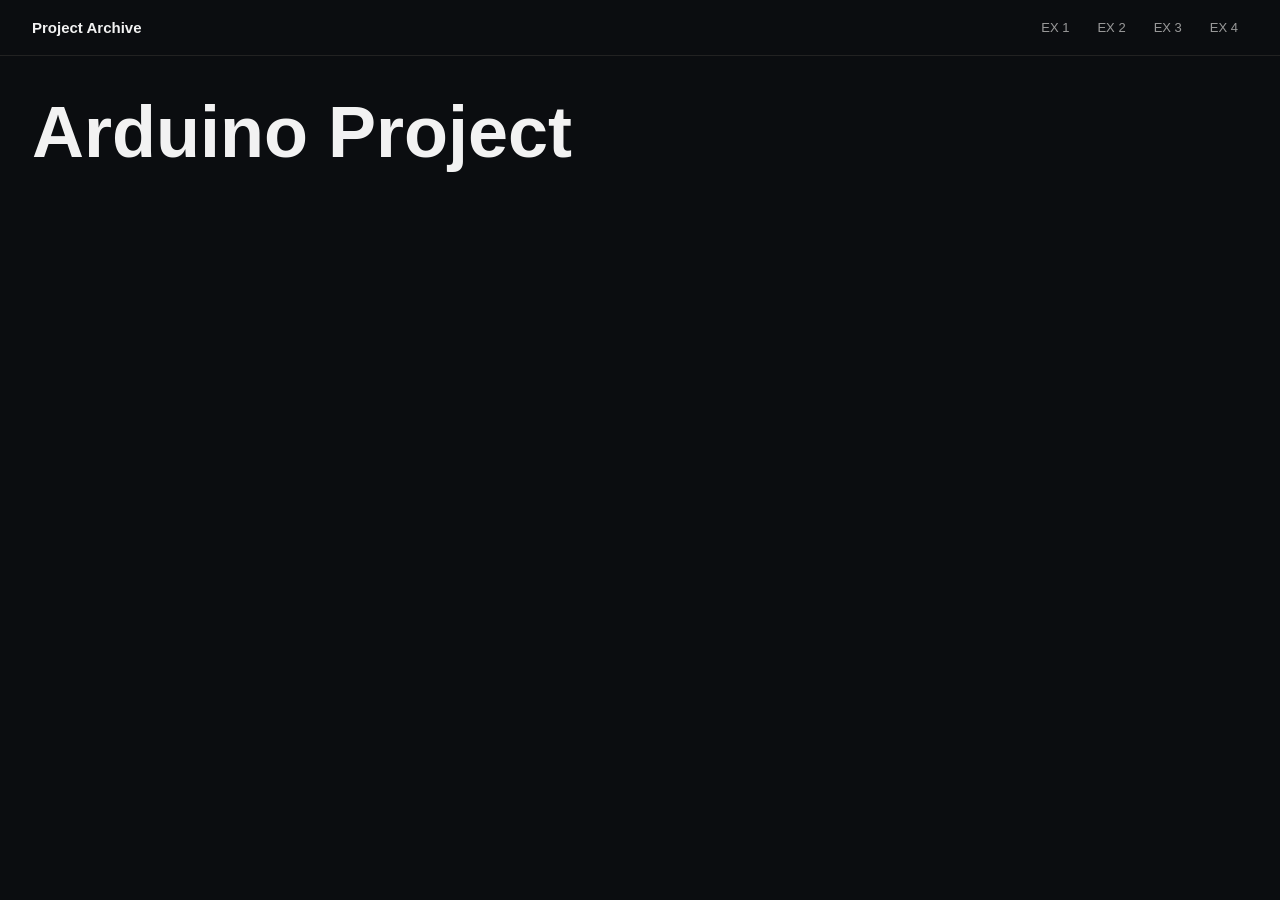
==== ex1.html @ 9d8d6180 "html/css first page" ====
<!DOCTYPE html>
<html lang="en">
<head>
  <meta charset="UTF-8" />
  <meta name="viewport" content="width=device-width, initial-scale=1.0" />
  <title>Noah Choe | EE Projects</title>
  <link rel="stylesheet" href="style.css" />
</head>

<body>
  <header>
    <a class="logo clickable" onclick="window.location.href='index.html'">Project Archive</a>

    <nav>
      <a href="ex1.html">EX 1</a>
      <a href="ex1.html">EX 2</a>
      <a href="ex1.html">EX 3</a>
      <a href="ex1.html">EX 4</a>
    </nav>
  </header>

  <main>
    <section class="intro">
      <h1>Arduino Project</h1>
    </section>

    <section class="content">
      <p></p>
    </section>
  </main>
</body>
</html>
---- style.css ----
* {
  box-sizing: border-box;
  margin: 0;
  padding: 0;
}

body {
  min-height: 100vh;
  background: #0b0d10;
  color: #f2f2f2;
  font-family: Arial, sans-serif;
  overflow-x: hidden;
}

/* Header */

header {
  height: 56px;
  padding: 0 32px;
  border-bottom: 1px solid #222;

  display: flex;
  align-items: center;
  justify-content: space-between;
  user-select: none;
}

.logo {
  color: #f2f2f2;
  font-size: 15px;
  font-weight: 700;
  text-decoration: none;
}

nav {
  display: flex;
  gap: 8px;
}

nav a {
  color: #999;
  font-size: 13px;
  text-decoration: none;
  padding: 6px 10px;
  border-radius: 6px;
}

nav a:hover,
nav a.active {
  color: #0b0d10;
  background: #7dd3fc;
}

/* Layout */

main {
  min-height: calc(100vh - 56px);
  padding: 40px 32px;

  display: grid;
  grid-template-rows: auto 1fr;
  gap: 28px;
}

/* Intro */

.intro {
  max-width: 720px;
}

.label {
  color: #7dd3fc;
  font-size: 13px;
  margin-bottom: 10px;
}

h1 {
  font-size: clamp(40px, 7vw, 72px);
  line-height: 1;
  margin-bottom: 14px;
}

.description {
  color: #aaa;
  font-size: 16px;
}

/* Content */

.content {
  min-height: 260px;
  padding: 24px;
  background: transparent;

  display: flex;
  align-items: center;
  justify-content: center;
}

.content p {
  color: #ffffff;
  font-size: 14px;
}

/* Mobile */

@media (max-width: 640px) {
  header {
    height: auto;
    padding: 18px 20px;
    flex-direction: column;
    gap: 14px;
    align-items: flex-start;
  }

  main {
    min-height: auto;
    padding: 32px 20px;
  }

  nav {
    flex-wrap: wrap;
  }
}

img {
  max-width: 100%;
  display: block;
}

main,
section,
.content {
  width: 100%;
}

nav {
  display: flex;
  gap: 8px;
  flex-wrap: wrap;
}

.clickable {
  cursor: pointer;
  transition: opacity 0.15s;
}

.clickable:hover {
  opacity: 0.8;
}

.footer {
  color: #777;
  font-size: 15px;
}

.footer a {
  color: #999;
  text-decoration: none;
}

.footer a:hover {
  color: #7dd3fc;
}
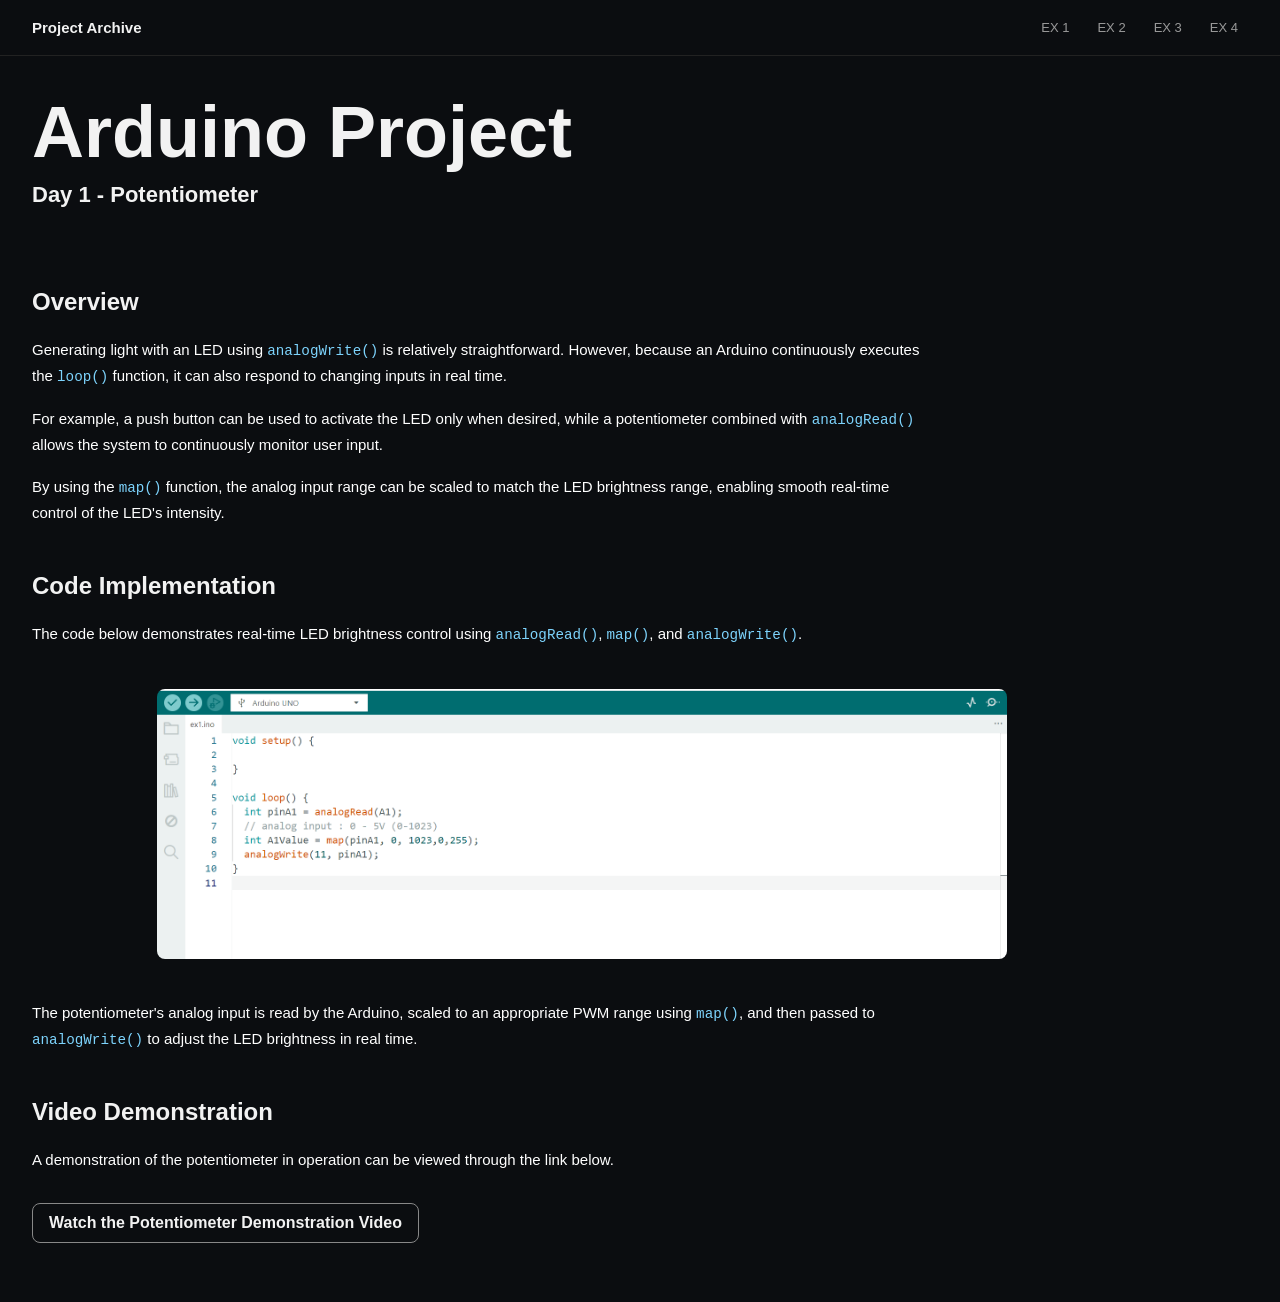
==== commit cb88635d: "potentiometer added" ====
--- a/ex1.html
+++ b/ex1.html
@@ -9,23 +9,72 @@
 
 <body>
   <header>
-    <a class="logo clickable" onclick="window.location.href='index.html'">Project Archive</a>
+    <a class="logo clickable" onclick="window.location.href='index.html'">
+      Project Archive
+    </a>
 
     <nav>
       <a href="ex1.html">EX 1</a>
-      <a href="ex1.html">EX 2</a>
-      <a href="ex1.html">EX 3</a>
-      <a href="ex1.html">EX 4</a>
+      <a href="ex2.html">EX 2</a>
+      <a href="ex3.html">EX 3</a>
+      <a href="ex4.html">EX 4</a>
     </nav>
   </header>
 
   <main>
     <section class="intro">
       <h1>Arduino Project</h1>
+      <h2>Day 1 - Potentiometer</h2>
     </section>
 
     <section class="content">
-      <p></p>
+      <h2>Overview</h2>
+
+      <p>
+        Generating light with an LED using <code>analogWrite()</code> is relatively straightforward.
+        However, because an Arduino continuously executes the <code>loop()</code> function,
+        it can also respond to changing inputs in real time.
+      </p>
+
+      <p>
+        For example, a push button can be used to activate the LED only when desired,
+        while a potentiometer combined with <code>analogRead()</code> allows the system
+        to continuously monitor user input.
+      </p>
+
+      <p>
+        By using the <code>map()</code> function, the analog input range can be scaled
+        to match the LED brightness range, enabling smooth real-time control of the LED's intensity.
+      </p>
+
+      <h2>Code Implementation</h2>
+
+      <p>
+        The code below demonstrates real-time LED brightness control using
+        <code>analogRead()</code>, <code>map()</code>, and <code>analogWrite()</code>.
+      </p>
+
+      <img src="analogread.png" alt="Analog Read code" class="project-image">
+
+      <p>
+        The potentiometer's analog input is read by the Arduino, scaled to an appropriate
+        PWM range using <code>map()</code>, and then passed to <code>analogWrite()</code>
+        to adjust the LED brightness in real time.
+      </p>
+
+      <h2>Video Demonstration</h2>
+
+      <p>
+        A demonstration of the potentiometer in operation can be viewed through the link below.
+      </p>
+
+      <a 
+        class="demo-link"
+        href="https://www.instagram.com/reel/DY_JFV5xov-/?utm_source=ig_web_button_share_sheet&igsh=MzRlODBiNWFlZA==" 
+        target="_blank"
+      >
+        Watch the Potentiometer Demonstration Video
+      </a>
     </section>
   </main>
 </body>
--- a/style.css
+++ b/style.css
@@ -35,6 +35,7 @@
 nav {
   display: flex;
   gap: 8px;
+  flex-wrap: wrap;
 }
 
 nav a {
@@ -62,10 +63,16 @@
   gap: 28px;
 }
 
+main,
+section,
+.content {
+  width: 100%;
+}
+
 /* Intro */
 
 .intro {
-  max-width: 720px;
+  max-width: 900px;
 }
 
 .label {
@@ -80,6 +87,12 @@
   margin-bottom: 14px;
 }
 
+.intro h2 {
+  font-size: 22px;
+  color: #f2f2f2;
+  margin-top: 8px;
+}
+
 .description {
   color: #aaa;
   font-size: 16px;
@@ -88,18 +101,118 @@
 /* Content */
 
 .content {
+  max-width: 1100px;
   min-height: 260px;
-  padding: 24px;
+  padding: 24px 0;
   background: transparent;
 
   display: flex;
+  flex-direction: column;
+  align-items: flex-start;
+  gap: 18px;
+}
+
+.content h2 {
+  font-size: 24px;
+  margin-top: 28px;
+  margin-bottom: 4px;
+  color: #f2f2f2;
+}
+
+.content p {
+  max-width: 900px;
+  color: #ffffff;
+  font-size: 15px;
+  line-height: 1.65;
+}
+
+.content code {
+  font-family: Consolas, monospace;
+  font-size: 0.95em;
+  color: #7dd3fc;
+}
+
+/* Images */
+
+img {
+  max-width: 100%;
+  height: auto;
+  display: block;
+}
+
+.project-image {
+  width: 100%;
+  max-width: 850px;
+  height: auto;
+  display: block;
+  margin: 24px auto;
+  border-radius: 8px;
+}
+
+/* Links */
+
+.demo-link {
+  display: inline-block;
+  margin-top: 12px;
+  padding: 10px 16px;
+
+  color: #f2f2f2;
+  border: 1px solid #888;
+  border-radius: 8px;
+
+  text-decoration: none;
+  font-weight: 600;
+  transition: 0.15s;
+}
+
+.demo-link:hover {
+  cursor: pointer;
+  color: #0b0d10;
+  background: #7dd3fc;
+  border-color: #7dd3fc;
+}
+
+/* Footer */
+
+.footer {
+  display: flex;
   align-items: center;
-  justify-content: center;
-}
-
-.content p {
-  color: #ffffff;
+  gap: 18px;
+  flex-wrap: wrap;
+
+  color: #777;
+  font-size: 13px;
+}
+
+.footer-link {
+  display: flex;
+  align-items: center;
+  gap: 7px;
+
+  color: #999;
+  text-decoration: none;
+
+  transition: 0.15s;
+}
+
+.footer-link:hover {
+  color: #7dd3fc;
+}
+
+.footer-link i {
+  width: 16px;
   font-size: 14px;
+}
+
+/* Utility */
+
+.clickable {
+  cursor: pointer;
+  transition: opacity 0.15s;
+}
+
+.clickable:hover {
+  opacity: 0.8;
 }
 
 /* Mobile */
@@ -118,47 +231,28 @@
     padding: 32px 20px;
   }
 
-  nav {
-    flex-wrap: wrap;
-  }
-}
-
-img {
-  max-width: 100%;
-  display: block;
-}
-
-main,
-section,
-.content {
-  width: 100%;
-}
-
-nav {
-  display: flex;
-  gap: 8px;
-  flex-wrap: wrap;
-}
-
-.clickable {
-  cursor: pointer;
-  transition: opacity 0.15s;
-}
-
-.clickable:hover {
-  opacity: 0.8;
-}
-
-.footer {
-  color: #777;
-  font-size: 15px;
-}
-
-.footer a {
-  color: #999;
-  text-decoration: none;
-}
-
-.footer a:hover {
-  color: #7dd3fc;
+  h1 {
+    font-size: 42px;
+  }
+
+  .intro h2 {
+    font-size: 18px;
+  }
+
+  .content {
+    padding: 16px 0;
+  }
+
+  .content h2 {
+    font-size: 21px;
+  }
+
+  .content p {
+    font-size: 14px;
+  }
+
+  .project-image {
+    max-width: 100%;
+    margin: 18px auto;
+  }
 }
